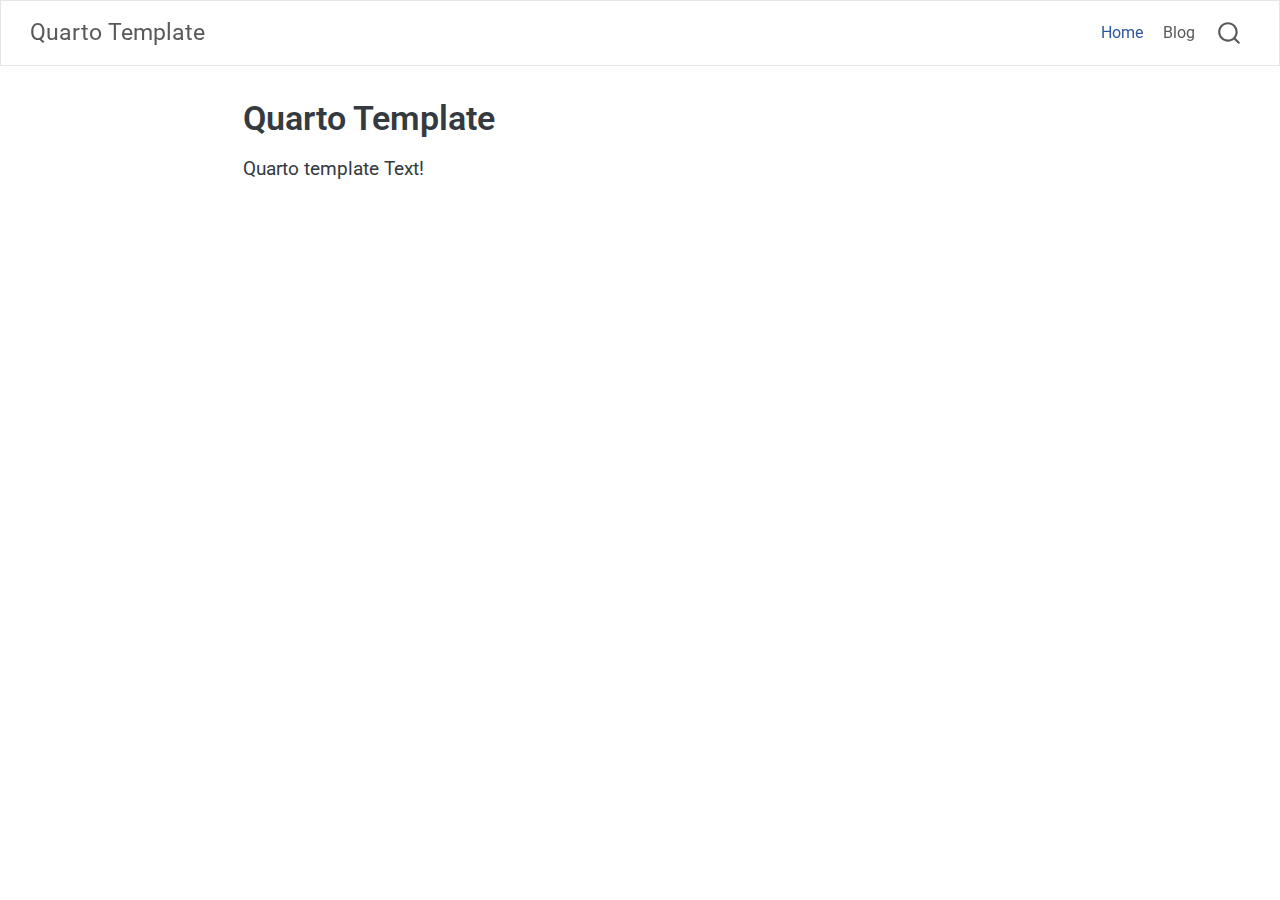
==== index.html @ 80f83a5d "Built site for gh-pages" ====
<!DOCTYPE html>
<html xmlns="http://www.w3.org/1999/xhtml" lang="en" xml:lang="en"><head>

<meta charset="utf-8">
<meta name="generator" content="quarto-1.6.42">

<meta name="viewport" content="width=device-width, initial-scale=1.0, user-scalable=yes">


<title>Quarto Template</title>
<style>
code{white-space: pre-wrap;}
span.smallcaps{font-variant: small-caps;}
div.columns{display: flex; gap: min(4vw, 1.5em);}
div.column{flex: auto; overflow-x: auto;}
div.hanging-indent{margin-left: 1.5em; text-indent: -1.5em;}
ul.task-list{list-style: none;}
ul.task-list li input[type="checkbox"] {
  width: 0.8em;
  margin: 0 0.8em 0.2em -1em; /* quarto-specific, see https://github.com/quarto-dev/quarto-cli/issues/4556 */ 
  vertical-align: middle;
}
</style>


<script src="site_libs/quarto-nav/quarto-nav.js"></script>
<script src="site_libs/quarto-nav/headroom.min.js"></script>
<script src="site_libs/clipboard/clipboard.min.js"></script>
<script src="site_libs/quarto-search/autocomplete.umd.js"></script>
<script src="site_libs/quarto-search/fuse.min.js"></script>
<script src="site_libs/quarto-search/quarto-search.js"></script>
<meta name="quarto:offset" content="./">
<script src="site_libs/quarto-html/quarto.js"></script>
<script src="site_libs/quarto-html/popper.min.js"></script>
<script src="site_libs/quarto-html/tippy.umd.min.js"></script>
<script src="site_libs/quarto-html/anchor.min.js"></script>
<link href="site_libs/quarto-html/tippy.css" rel="stylesheet">
<link href="site_libs/quarto-html/quarto-syntax-highlighting-8e00f2f28a1266a720913de837032221.css" rel="stylesheet" id="quarto-text-highlighting-styles">
<script src="site_libs/bootstrap/bootstrap.min.js"></script>
<link href="site_libs/bootstrap/bootstrap-icons.css" rel="stylesheet">
<link href="site_libs/bootstrap/bootstrap-e3acdd9b67e85dd7c39f851874d9197e.min.css" rel="stylesheet" append-hash="true" id="quarto-bootstrap" data-mode="light">
<script id="quarto-search-options" type="application/json">{
  "location": "navbar",
  "copy-button": false,
  "collapse-after": 3,
  "panel-placement": "end",
  "type": "overlay",
  "limit": 50,
  "keyboard-shortcut": [
    "f",
    "/",
    "s"
  ],
  "show-item-context": false,
  "language": {
    "search-no-results-text": "No results",
    "search-matching-documents-text": "matching documents",
    "search-copy-link-title": "Copy link to search",
    "search-hide-matches-text": "Hide additional matches",
    "search-more-match-text": "more match in this document",
    "search-more-matches-text": "more matches in this document",
    "search-clear-button-title": "Clear",
    "search-text-placeholder": "",
    "search-detached-cancel-button-title": "Cancel",
    "search-submit-button-title": "Submit",
    "search-label": "Search"
  }
}</script>


</head>

<body class="nav-fixed fullcontent">

<div id="quarto-search-results"></div>
  <header id="quarto-header" class="headroom fixed-top">
    <nav class="navbar navbar-expand-lg " data-bs-theme="dark">
      <div class="navbar-container container-fluid">
      <div class="navbar-brand-container mx-auto">
    <a class="navbar-brand" href="./index.html">
    <span class="navbar-title">Quarto Template</span>
    </a>
  </div>
            <div id="quarto-search" class="" title="Search"></div>
          <button class="navbar-toggler" type="button" data-bs-toggle="collapse" data-bs-target="#navbarCollapse" aria-controls="navbarCollapse" role="menu" aria-expanded="false" aria-label="Toggle navigation" onclick="if (window.quartoToggleHeadroom) { window.quartoToggleHeadroom(); }">
  <span class="navbar-toggler-icon"></span>
</button>
          <div class="collapse navbar-collapse" id="navbarCollapse">
            <ul class="navbar-nav navbar-nav-scroll ms-auto">
  <li class="nav-item">
    <a class="nav-link active" href="./index.html" aria-current="page"> 
<span class="menu-text">Home</span></a>
  </li>  
  <li class="nav-item">
    <a class="nav-link" href="./blog.html"> 
<span class="menu-text">Blog</span></a>
  </li>  
</ul>
          </div> <!-- /navcollapse -->
            <div class="quarto-navbar-tools">
</div>
      </div> <!-- /container-fluid -->
    </nav>
</header>
<!-- content -->
<div id="quarto-content" class="quarto-container page-columns page-rows-contents page-layout-article page-navbar">
<!-- sidebar -->
<!-- margin-sidebar -->
    
<!-- main -->
<main class="content" id="quarto-document-content">

<header id="title-block-header" class="quarto-title-block default">
<div class="quarto-title">
<h1 class="title">Quarto Template</h1>
</div>



<div class="quarto-title-meta">

    
  
    
  </div>
  


</header>


<p>Quarto template Text!</p>



</main> <!-- /main -->
<script id="quarto-html-after-body" type="application/javascript">
window.document.addEventListener("DOMContentLoaded", function (event) {
  const toggleBodyColorMode = (bsSheetEl) => {
    const mode = bsSheetEl.getAttribute("data-mode");
    const bodyEl = window.document.querySelector("body");
    if (mode === "dark") {
      bodyEl.classList.add("quarto-dark");
      bodyEl.classList.remove("quarto-light");
    } else {
      bodyEl.classList.add("quarto-light");
      bodyEl.classList.remove("quarto-dark");
    }
  }
  const toggleBodyColorPrimary = () => {
    const bsSheetEl = window.document.querySelector("link#quarto-bootstrap");
    if (bsSheetEl) {
      toggleBodyColorMode(bsSheetEl);
    }
  }
  toggleBodyColorPrimary();  
  const icon = "";
  const anchorJS = new window.AnchorJS();
  anchorJS.options = {
    placement: 'right',
    icon: icon
  };
  anchorJS.add('.anchored');
  const isCodeAnnotation = (el) => {
    for (const clz of el.classList) {
      if (clz.startsWith('code-annotation-')) {                     
        return true;
      }
    }
    return false;
  }
  const onCopySuccess = function(e) {
    // button target
    const button = e.trigger;
    // don't keep focus
    button.blur();
    // flash "checked"
    button.classList.add('code-copy-button-checked');
    var currentTitle = button.getAttribute("title");
    button.setAttribute("title", "Copied!");
    let tooltip;
    if (window.bootstrap) {
      button.setAttribute("data-bs-toggle", "tooltip");
      button.setAttribute("data-bs-placement", "left");
      button.setAttribute("data-bs-title", "Copied!");
      tooltip = new bootstrap.Tooltip(button, 
        { trigger: "manual", 
          customClass: "code-copy-button-tooltip",
          offset: [0, -8]});
      tooltip.show();    
    }
    setTimeout(function() {
      if (tooltip) {
        tooltip.hide();
        button.removeAttribute("data-bs-title");
        button.removeAttribute("data-bs-toggle");
        button.removeAttribute("data-bs-placement");
      }
      button.setAttribute("title", currentTitle);
      button.classList.remove('code-copy-button-checked');
    }, 1000);
    // clear code selection
    e.clearSelection();
  }
  const getTextToCopy = function(trigger) {
      const codeEl = trigger.previousElementSibling.cloneNode(true);
      for (const childEl of codeEl.children) {
        if (isCodeAnnotation(childEl)) {
          childEl.remove();
        }
      }
      return codeEl.innerText;
  }
  const clipboard = new window.ClipboardJS('.code-copy-button:not([data-in-quarto-modal])', {
    text: getTextToCopy
  });
  clipboard.on('success', onCopySuccess);
  if (window.document.getElementById('quarto-embedded-source-code-modal')) {
    const clipboardModal = new window.ClipboardJS('.code-copy-button[data-in-quarto-modal]', {
      text: getTextToCopy,
      container: window.document.getElementById('quarto-embedded-source-code-modal')
    });
    clipboardModal.on('success', onCopySuccess);
  }
    var localhostRegex = new RegExp(/^(?:http|https):\/\/localhost\:?[0-9]*\//);
    var mailtoRegex = new RegExp(/^mailto:/);
      var filterRegex = new RegExp("https:\/\/RISHIT7\.github\.io\/");
    var isInternal = (href) => {
        return filterRegex.test(href) || localhostRegex.test(href) || mailtoRegex.test(href);
    }
    // Inspect non-navigation links and adorn them if external
 	var links = window.document.querySelectorAll('a[href]:not(.nav-link):not(.navbar-brand):not(.toc-action):not(.sidebar-link):not(.sidebar-item-toggle):not(.pagination-link):not(.no-external):not([aria-hidden]):not(.dropdown-item):not(.quarto-navigation-tool):not(.about-link)');
    for (var i=0; i<links.length; i++) {
      const link = links[i];
      if (!isInternal(link.href)) {
        // undo the damage that might have been done by quarto-nav.js in the case of
        // links that we want to consider external
        if (link.dataset.originalHref !== undefined) {
          link.href = link.dataset.originalHref;
        }
      }
    }
  function tippyHover(el, contentFn, onTriggerFn, onUntriggerFn) {
    const config = {
      allowHTML: true,
      maxWidth: 500,
      delay: 100,
      arrow: false,
      appendTo: function(el) {
          return el.parentElement;
      },
      interactive: true,
      interactiveBorder: 10,
      theme: 'quarto',
      placement: 'bottom-start',
    };
    if (contentFn) {
      config.content = contentFn;
    }
    if (onTriggerFn) {
      config.onTrigger = onTriggerFn;
    }
    if (onUntriggerFn) {
      config.onUntrigger = onUntriggerFn;
    }
    window.tippy(el, config); 
  }
  const noterefs = window.document.querySelectorAll('a[role="doc-noteref"]');
  for (var i=0; i<noterefs.length; i++) {
    const ref = noterefs[i];
    tippyHover(ref, function() {
      // use id or data attribute instead here
      let href = ref.getAttribute('data-footnote-href') || ref.getAttribute('href');
      try { href = new URL(href).hash; } catch {}
      const id = href.replace(/^#\/?/, "");
      const note = window.document.getElementById(id);
      if (note) {
        return note.innerHTML;
      } else {
        return "";
      }
    });
  }
  const xrefs = window.document.querySelectorAll('a.quarto-xref');
  const processXRef = (id, note) => {
    // Strip column container classes
    const stripColumnClz = (el) => {
      el.classList.remove("page-full", "page-columns");
      if (el.children) {
        for (const child of el.children) {
          stripColumnClz(child);
        }
      }
    }
    stripColumnClz(note)
    if (id === null || id.startsWith('sec-')) {
      // Special case sections, only their first couple elements
      const container = document.createElement("div");
      if (note.children && note.children.length > 2) {
        container.appendChild(note.children[0].cloneNode(true));
        for (let i = 1; i < note.children.length; i++) {
          const child = note.children[i];
          if (child.tagName === "P" && child.innerText === "") {
            continue;
          } else {
            container.appendChild(child.cloneNode(true));
            break;
          }
        }
        if (window.Quarto?.typesetMath) {
          window.Quarto.typesetMath(container);
        }
        return container.innerHTML
      } else {
        if (window.Quarto?.typesetMath) {
          window.Quarto.typesetMath(note);
        }
        return note.innerHTML;
      }
    } else {
      // Remove any anchor links if they are present
      const anchorLink = note.querySelector('a.anchorjs-link');
      if (anchorLink) {
        anchorLink.remove();
      }
      if (window.Quarto?.typesetMath) {
        window.Quarto.typesetMath(note);
      }
      if (note.classList.contains("callout")) {
        return note.outerHTML;
      } else {
        return note.innerHTML;
      }
    }
  }
  for (var i=0; i<xrefs.length; i++) {
    const xref = xrefs[i];
    tippyHover(xref, undefined, function(instance) {
      instance.disable();
      let url = xref.getAttribute('href');
      let hash = undefined; 
      if (url.startsWith('#')) {
        hash = url;
      } else {
        try { hash = new URL(url).hash; } catch {}
      }
      if (hash) {
        const id = hash.replace(/^#\/?/, "");
        const note = window.document.getElementById(id);
        if (note !== null) {
          try {
            const html = processXRef(id, note.cloneNode(true));
            instance.setContent(html);
          } finally {
            instance.enable();
            instance.show();
          }
        } else {
          // See if we can fetch this
          fetch(url.split('#')[0])
          .then(res => res.text())
          .then(html => {
            const parser = new DOMParser();
            const htmlDoc = parser.parseFromString(html, "text/html");
            const note = htmlDoc.getElementById(id);
            if (note !== null) {
              const html = processXRef(id, note);
              instance.setContent(html);
            } 
          }).finally(() => {
            instance.enable();
            instance.show();
          });
        }
      } else {
        // See if we can fetch a full url (with no hash to target)
        // This is a special case and we should probably do some content thinning / targeting
        fetch(url)
        .then(res => res.text())
        .then(html => {
          const parser = new DOMParser();
          const htmlDoc = parser.parseFromString(html, "text/html");
          const note = htmlDoc.querySelector('main.content');
          if (note !== null) {
            // This should only happen for chapter cross references
            // (since there is no id in the URL)
            // remove the first header
            if (note.children.length > 0 && note.children[0].tagName === "HEADER") {
              note.children[0].remove();
            }
            const html = processXRef(null, note);
            instance.setContent(html);
          } 
        }).finally(() => {
          instance.enable();
          instance.show();
        });
      }
    }, function(instance) {
    });
  }
      let selectedAnnoteEl;
      const selectorForAnnotation = ( cell, annotation) => {
        let cellAttr = 'data-code-cell="' + cell + '"';
        let lineAttr = 'data-code-annotation="' +  annotation + '"';
        const selector = 'span[' + cellAttr + '][' + lineAttr + ']';
        return selector;
      }
      const selectCodeLines = (annoteEl) => {
        const doc = window.document;
        const targetCell = annoteEl.getAttribute("data-target-cell");
        const targetAnnotation = annoteEl.getAttribute("data-target-annotation");
        const annoteSpan = window.document.querySelector(selectorForAnnotation(targetCell, targetAnnotation));
        const lines = annoteSpan.getAttribute("data-code-lines").split(",");
        const lineIds = lines.map((line) => {
          return targetCell + "-" + line;
        })
        let top = null;
        let height = null;
        let parent = null;
        if (lineIds.length > 0) {
            //compute the position of the single el (top and bottom and make a div)
            const el = window.document.getElementById(lineIds[0]);
            top = el.offsetTop;
            height = el.offsetHeight;
            parent = el.parentElement.parentElement;
          if (lineIds.length > 1) {
            const lastEl = window.document.getElementById(lineIds[lineIds.length - 1]);
            const bottom = lastEl.offsetTop + lastEl.offsetHeight;
            height = bottom - top;
          }
          if (top !== null && height !== null && parent !== null) {
            // cook up a div (if necessary) and position it 
            let div = window.document.getElementById("code-annotation-line-highlight");
            if (div === null) {
              div = window.document.createElement("div");
              div.setAttribute("id", "code-annotation-line-highlight");
              div.style.position = 'absolute';
              parent.appendChild(div);
            }
            div.style.top = top - 2 + "px";
            div.style.height = height + 4 + "px";
            div.style.left = 0;
            let gutterDiv = window.document.getElementById("code-annotation-line-highlight-gutter");
            if (gutterDiv === null) {
              gutterDiv = window.document.createElement("div");
              gutterDiv.setAttribute("id", "code-annotation-line-highlight-gutter");
              gutterDiv.style.position = 'absolute';
              const codeCell = window.document.getElementById(targetCell);
              const gutter = codeCell.querySelector('.code-annotation-gutter');
              gutter.appendChild(gutterDiv);
            }
            gutterDiv.style.top = top - 2 + "px";
            gutterDiv.style.height = height + 4 + "px";
          }
          selectedAnnoteEl = annoteEl;
        }
      };
      const unselectCodeLines = () => {
        const elementsIds = ["code-annotation-line-highlight", "code-annotation-line-highlight-gutter"];
        elementsIds.forEach((elId) => {
          const div = window.document.getElementById(elId);
          if (div) {
            div.remove();
          }
        });
        selectedAnnoteEl = undefined;
      };
        // Handle positioning of the toggle
    window.addEventListener(
      "resize",
      throttle(() => {
        elRect = undefined;
        if (selectedAnnoteEl) {
          selectCodeLines(selectedAnnoteEl);
        }
      }, 10)
    );
    function throttle(fn, ms) {
    let throttle = false;
    let timer;
      return (...args) => {
        if(!throttle) { // first call gets through
            fn.apply(this, args);
            throttle = true;
        } else { // all the others get throttled
            if(timer) clearTimeout(timer); // cancel #2
            timer = setTimeout(() => {
              fn.apply(this, args);
              timer = throttle = false;
            }, ms);
        }
      };
    }
      // Attach click handler to the DT
      const annoteDls = window.document.querySelectorAll('dt[data-target-cell]');
      for (const annoteDlNode of annoteDls) {
        annoteDlNode.addEventListener('click', (event) => {
          const clickedEl = event.target;
          if (clickedEl !== selectedAnnoteEl) {
            unselectCodeLines();
            const activeEl = window.document.querySelector('dt[data-target-cell].code-annotation-active');
            if (activeEl) {
              activeEl.classList.remove('code-annotation-active');
            }
            selectCodeLines(clickedEl);
            clickedEl.classList.add('code-annotation-active');
          } else {
            // Unselect the line
            unselectCodeLines();
            clickedEl.classList.remove('code-annotation-active');
          }
        });
      }
  const findCites = (el) => {
    const parentEl = el.parentElement;
    if (parentEl) {
      const cites = parentEl.dataset.cites;
      if (cites) {
        return {
          el,
          cites: cites.split(' ')
        };
      } else {
        return findCites(el.parentElement)
      }
    } else {
      return undefined;
    }
  };
  var bibliorefs = window.document.querySelectorAll('a[role="doc-biblioref"]');
  for (var i=0; i<bibliorefs.length; i++) {
    const ref = bibliorefs[i];
    const citeInfo = findCites(ref);
    if (citeInfo) {
      tippyHover(citeInfo.el, function() {
        var popup = window.document.createElement('div');
        citeInfo.cites.forEach(function(cite) {
          var citeDiv = window.document.createElement('div');
          citeDiv.classList.add('hanging-indent');
          citeDiv.classList.add('csl-entry');
          var biblioDiv = window.document.getElementById('ref-' + cite);
          if (biblioDiv) {
            citeDiv.innerHTML = biblioDiv.innerHTML;
          }
          popup.appendChild(citeDiv);
        });
        return popup.innerHTML;
      });
    }
  }
});
</script>
</div> <!-- /content -->




</body></html>
---- site_libs/quarto-html/tippy.css ----
.tippy-box[data-animation=fade][data-state=hidden]{opacity:0}[data-tippy-root]{max-width:calc(100vw - 10px)}.tippy-box{position:relative;background-color:#333;color:#fff;border-radius:4px;font-size:14px;line-height:1.4;white-space:normal;outline:0;transition-property:transform,visibility,opacity}.tippy-box[data-placement^=top]>.tippy-arrow{bottom:0}.tippy-box[data-placement^=top]>.tippy-arrow:before{bottom:-7px;left:0;border-width:8px 8px 0;border-top-color:initial;transform-origin:center top}.tippy-box[data-placement^=bottom]>.tippy-arrow{top:0}.tippy-box[data-placement^=bottom]>.tippy-arrow:before{top:-7px;left:0;border-width:0 8px 8px;border-bottom-color:initial;transform-origin:center bottom}.tippy-box[data-placement^=left]>.tippy-arrow{right:0}.tippy-box[data-placement^=left]>.tippy-arrow:before{border-width:8px 0 8px 8px;border-left-color:initial;right:-7px;transform-origin:center left}.tippy-box[data-placement^=right]>.tippy-arrow{left:0}.tippy-box[data-placement^=right]>.tippy-arrow:before{left:-7px;border-width:8px 8px 8px 0;border-right-color:initial;transform-origin:center right}.tippy-box[data-inertia][data-state=visible]{transition-timing-function:cubic-bezier(.54,1.5,.38,1.11)}.tippy-arrow{width:16px;height:16px;color:#333}.tippy-arrow:before{content:"";position:absolute;border-color:transparent;border-style:solid}.tippy-content{position:relative;padding:5px 9px;z-index:1}
---- site_libs/quarto-html/quarto-syntax-highlighting-8e00f2f28a1266a720913de837032221.css ----
/* quarto syntax highlight colors */
:root {
  --quarto-hl-ot-color: #ffa07a;
  --quarto-hl-at-color: #ffd700;
  --quarto-hl-ss-color: #abe338;
  --quarto-hl-an-color: #d4d0ab;
  --quarto-hl-fu-color: #ffd700;
  --quarto-hl-st-color: #abe338;
  --quarto-hl-cf-color: #ffa07a;
  --quarto-hl-op-color: #00e0e0;
  --quarto-hl-er-color: #dcc6e0;
  --quarto-hl-bn-color: #dcc6e0;
  --quarto-hl-al-color: #dcc6e0;
  --quarto-hl-va-color: #f5ab35;
  --quarto-hl-bu-color: #f5ab35;
  --quarto-hl-ex-color: #ffd700;
  --quarto-hl-pp-color: #dcc6e0;
  --quarto-hl-in-color: #d4d0ab;
  --quarto-hl-vs-color: #abe338;
  --quarto-hl-wa-color: #d4d0ab;
  --quarto-hl-do-color: #d4d0ab;
  --quarto-hl-im-color: #f8f8f2;
  --quarto-hl-ch-color: #abe338;
  --quarto-hl-dt-color: #dcc6e0;
  --quarto-hl-fl-color: #f5ab35;
  --quarto-hl-co-color: #d4d0ab;
  --quarto-hl-cv-color: #d4d0ab;
  --quarto-hl-cn-color: #ffa07a;
  --quarto-hl-sc-color: #00e0e0;
  --quarto-hl-dv-color: #dcc6e0;
  --quarto-hl-kw-color: #ffa07a;
}

/* other quarto variables */
:root {
  --quarto-font-monospace: SFMono-Regular, Menlo, Monaco, Consolas, "Liberation Mono", "Courier New", monospace;
}

pre > code.sourceCode > span {
  color: #f8f8f2;
}

code span {
  color: #f8f8f2;
}

code.sourceCode > span {
  color: #f8f8f2;
}

div.sourceCode,
div.sourceCode pre.sourceCode {
  color: #f8f8f2;
}

code span.ot {
  color: #ffa07a;
  font-style: inherit;
}

code span.at {
  color: #ffd700;
  font-style: inherit;
}

code span.ss {
  color: #abe338;
  font-style: inherit;
}

code span.an {
  color: #d4d0ab;
  font-style: inherit;
}

code span.fu {
  color: #ffd700;
  font-style: inherit;
}

code span.st {
  color: #abe338;
  font-style: inherit;
}

code span.cf {
  color: #ffa07a;
  font-style: inherit;
}

code span.op {
  color: #00e0e0;
  font-style: inherit;
}

code span.er {
  color: #dcc6e0;
  font-style: inherit;
}

code span.bn {
  color: #dcc6e0;
  font-style: inherit;
}

code span.al {
  color: #dcc6e0;
  font-style: inherit;
}

code span.va {
  color: #f5ab35;
  font-style: inherit;
}

code span.bu {
  color: #f5ab35;
  font-style: inherit;
}

code span.ex {
  color: #ffd700;
  font-style: inherit;
}

code span.pp {
  color: #dcc6e0;
  font-style: inherit;
}

code span.in {
  color: #d4d0ab;
  font-style: inherit;
}

code span.vs {
  color: #abe338;
  font-style: inherit;
}

code span.wa {
  color: #d4d0ab;
  font-style: italic;
}

code span.do {
  color: #d4d0ab;
  font-style: italic;
}

code span.im {
  color: #f8f8f2;
  font-style: inherit;
}

code span.ch {
  color: #abe338;
  font-style: inherit;
}

code span.dt {
  color: #dcc6e0;
  font-style: inherit;
}

code span.fl {
  color: #f5ab35;
  font-style: inherit;
}

code span.co {
  color: #d4d0ab;
  font-style: inherit;
}

code span.cv {
  color: #d4d0ab;
  font-style: italic;
}

code span.cn {
  color: #ffa07a;
  font-style: inherit;
}

code span.sc {
  color: #00e0e0;
  font-style: inherit;
}

code span.dv {
  color: #dcc6e0;
  font-style: inherit;
}

code span.kw {
  color: #ffa07a;
  font-style: inherit;
}

.prevent-inlining {
  content: "</";
}

/*# sourceMappingURL=149b959f5ea0d94af7c43e7ef37b9678.css.map */
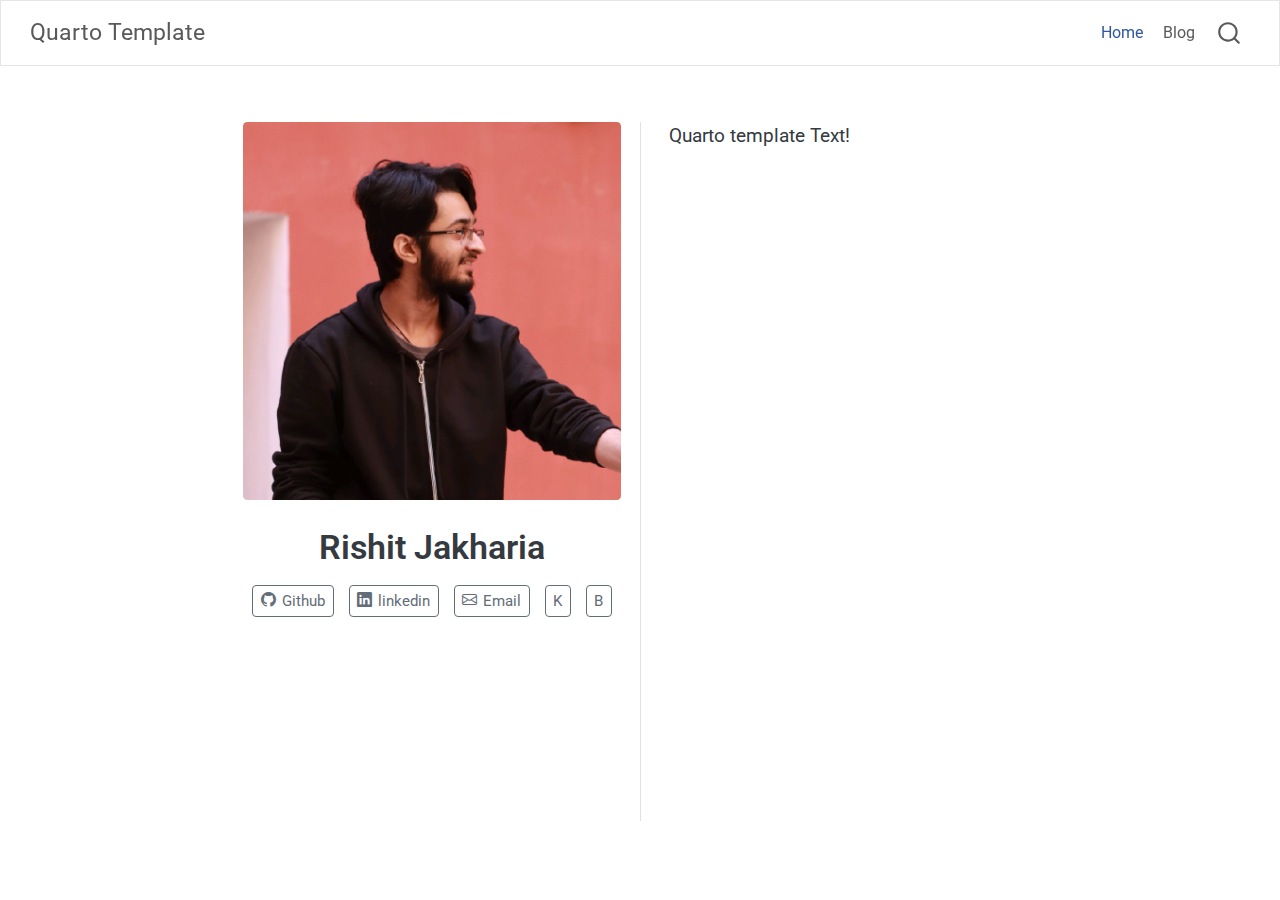
==== commit e90bb6f3: "Built site for gh-pages" ====
--- a/index.html
+++ b/index.html
@@ -7,7 +7,7 @@
 <meta name="viewport" content="width=device-width, initial-scale=1.0, user-scalable=yes">
 
 
-<title>Quarto Template</title>
+<title>Rishit Jakharia – Quarto Template</title>
 <style>
 code{white-space: pre-wrap;}
 span.smallcaps{font-variant: small-caps;}
@@ -33,7 +33,6 @@
 <script src="site_libs/quarto-html/quarto.js"></script>
 <script src="site_libs/quarto-html/popper.min.js"></script>
 <script src="site_libs/quarto-html/tippy.umd.min.js"></script>
-<script src="site_libs/quarto-html/anchor.min.js"></script>
 <link href="site_libs/quarto-html/tippy.css" rel="stylesheet">
 <link href="site_libs/quarto-html/quarto-syntax-highlighting-8e00f2f28a1266a720913de837032221.css" rel="stylesheet" id="quarto-text-highlighting-styles">
 <script src="site_libs/bootstrap/bootstrap.min.js"></script>
@@ -108,32 +107,45 @@
 <!-- margin-sidebar -->
     
 <!-- main -->
-<main class="content" id="quarto-document-content">
-
+<div class="quarto-about-trestles">
+  <div class="about-entity">
+    <img src="images/rishit.jpg" class="about-image
+  rounded " style="width: 10cm;">
 <header id="title-block-header" class="quarto-title-block default">
 <div class="quarto-title">
-<h1 class="title">Quarto Template</h1>
+<h1 class="title">Rishit Jakharia</h1>
 </div>
-
-
-
 <div class="quarto-title-meta">
-
-    
-  
-    
   </div>
-  
-
-
 </header>
-
-
+    <div class="about-links">
+  <a href="https://github.com/RISHIT7" class="about-link" rel="" target="">
+    <i class="bi bi-github"></i>
+     <span class="about-link-text">Github</span>
+  </a>
+  <a href="https://linkedin.com/in/rishit-jakharia/" class="about-link" rel="" target="">
+    <i class="bi bi-linkedin"></i>
+     <span class="about-link-text">linkedin</span>
+  </a>
+  <a href="mailto:rishitjakharia@gmail.com" class="about-link" rel="" target="">
+    <i class="bi bi-envelope"></i>
+     <span class="about-link-text">Email</span>
+  </a>
+  <a href="https://kaggle.com/rishitjakharia/" class="about-link" rel="" target="">
+     <span class="about-link-text">K</span>
+  </a>
+  <a href="https://bento.me/rishit-jakharia" class="about-link" rel="" target="">
+     <span class="about-link-text">B</span>
+  </a>
+</div>
+  </div>
+  <div class="about-contents"><main class="content" id="quarto-document-content">
 <p>Quarto template Text!</p>
 
 
-
-</main> <!-- /main -->
+</main></div>
+</div>
+ <!-- /main -->
 <script id="quarto-html-after-body" type="application/javascript">
 window.document.addEventListener("DOMContentLoaded", function (event) {
   const toggleBodyColorMode = (bsSheetEl) => {
@@ -154,13 +166,6 @@
     }
   }
   toggleBodyColorPrimary();  
-  const icon = "";
-  const anchorJS = new window.AnchorJS();
-  anchorJS.options = {
-    placement: 'right',
-    icon: icon
-  };
-  anchorJS.add('.anchored');
   const isCodeAnnotation = (el) => {
     for (const clz of el.classList) {
       if (clz.startsWith('code-annotation-')) {                     
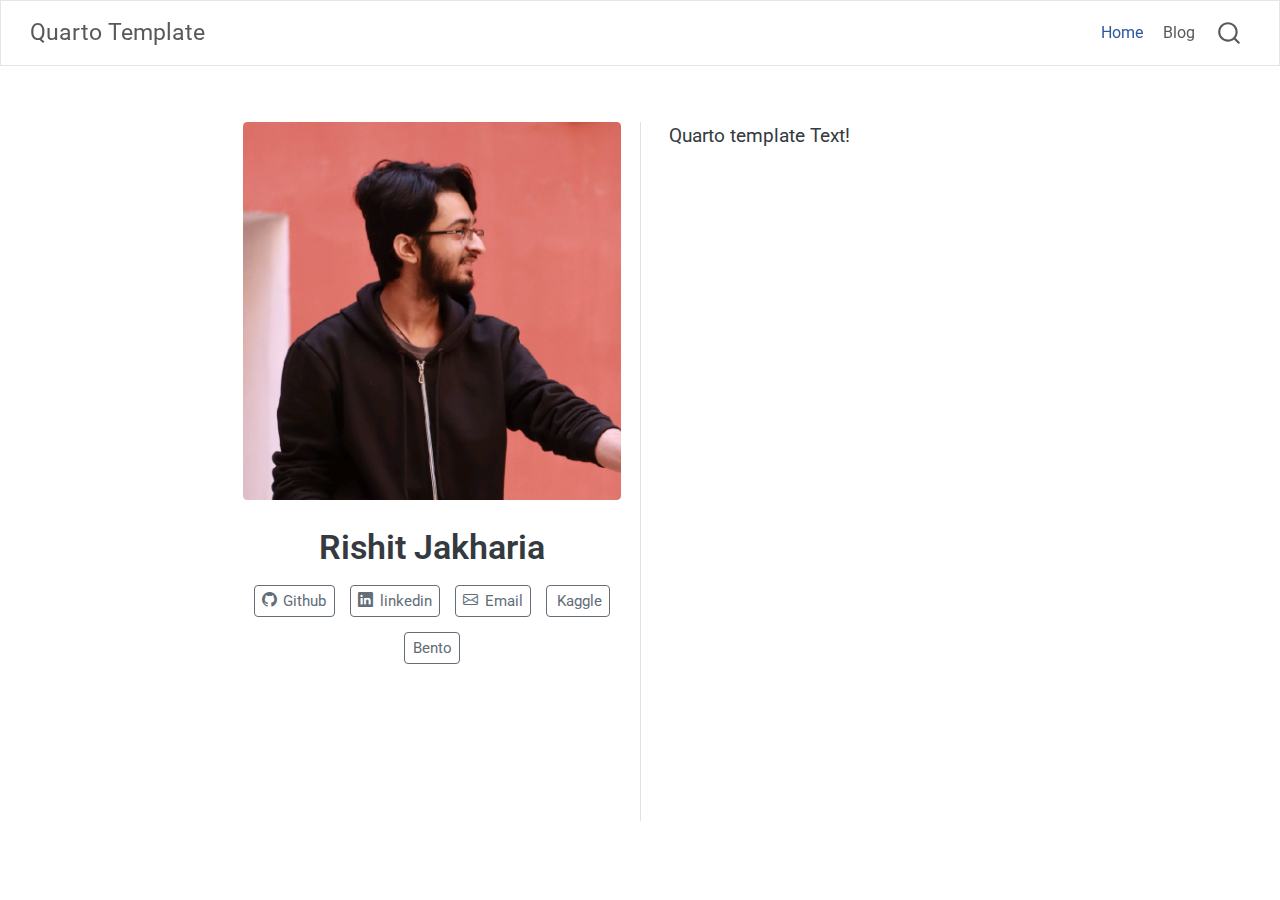
==== commit 0b48b6a0: "Built site for gh-pages" ====
--- a/index.html
+++ b/index.html
@@ -132,10 +132,11 @@
      <span class="about-link-text">Email</span>
   </a>
   <a href="https://kaggle.com/rishitjakharia/" class="about-link" rel="" target="">
-     <span class="about-link-text">K</span>
+    <i class="bi bi-fa-bold"></i>
+     <span class="about-link-text">Kaggle</span>
   </a>
   <a href="https://bento.me/rishit-jakharia" class="about-link" rel="" target="">
-     <span class="about-link-text">B</span>
+     <span class="about-link-text">Bento</span>
   </a>
 </div>
   </div>
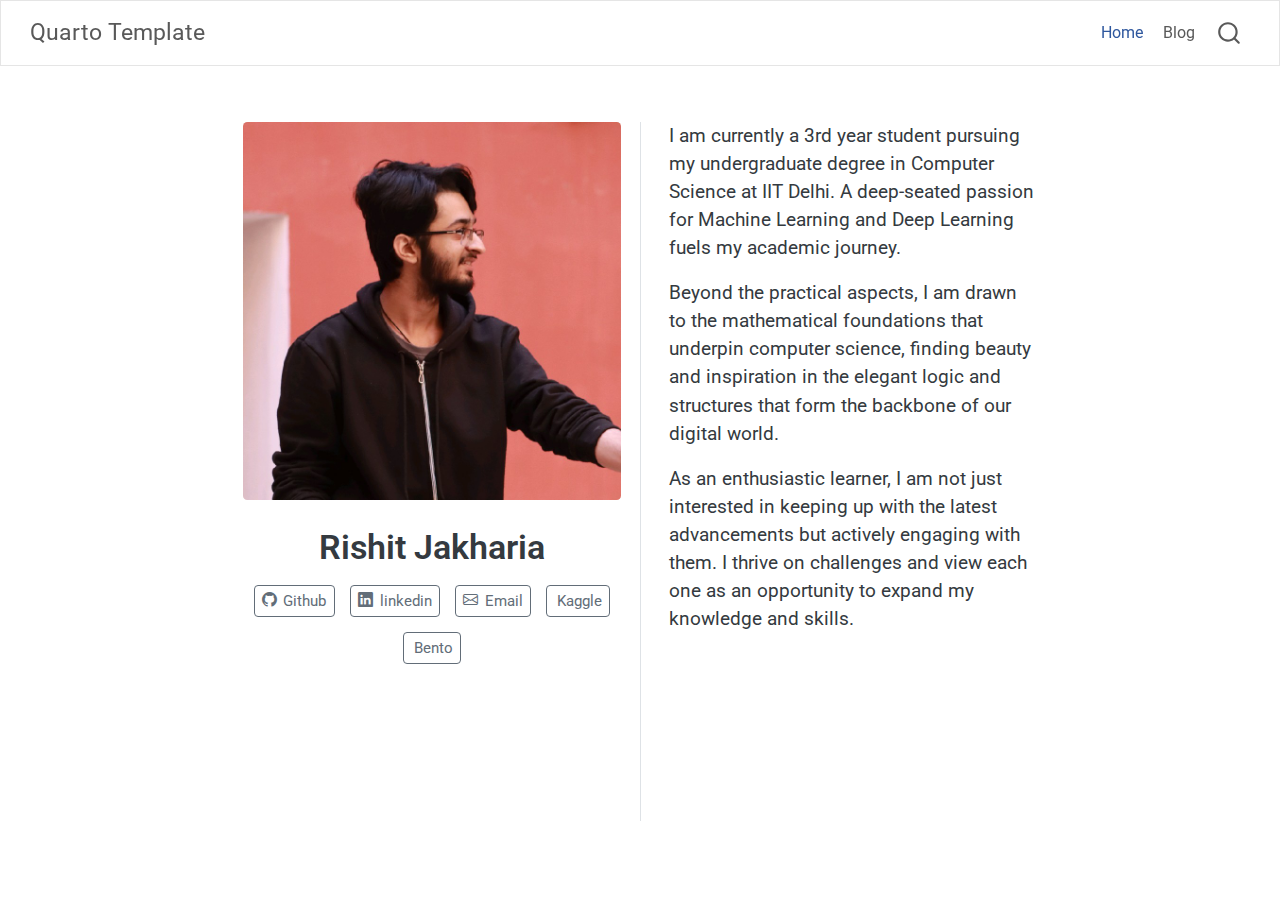
==== commit 40caf59e: "Built site for gh-pages" ====
--- a/index.html
+++ b/index.html
@@ -132,16 +132,19 @@
      <span class="about-link-text">Email</span>
   </a>
   <a href="https://kaggle.com/rishitjakharia/" class="about-link" rel="" target="">
-    <i class="bi bi-fa-bold"></i>
+    <i class="bi bi-fa-k"></i>
      <span class="about-link-text">Kaggle</span>
   </a>
   <a href="https://bento.me/rishit-jakharia" class="about-link" rel="" target="">
+    <i class="bi bi-fa-B"></i>
      <span class="about-link-text">Bento</span>
   </a>
 </div>
   </div>
   <div class="about-contents"><main class="content" id="quarto-document-content">
-<p>Quarto template Text!</p>
+<p>I am currently a 3rd year student pursuing my undergraduate degree in Computer Science at IIT Delhi. A deep-seated passion for Machine Learning and Deep Learning fuels my academic journey.</p>
+<p>Beyond the practical aspects, I am drawn to the mathematical foundations that underpin computer science, finding beauty and inspiration in the elegant logic and structures that form the backbone of our digital world.</p>
+<p>As an enthusiastic learner, I am not just interested in keeping up with the latest advancements but actively engaging with them. I thrive on challenges and view each one as an opportunity to expand my knowledge and skills.</p>
 
 
 </main></div>
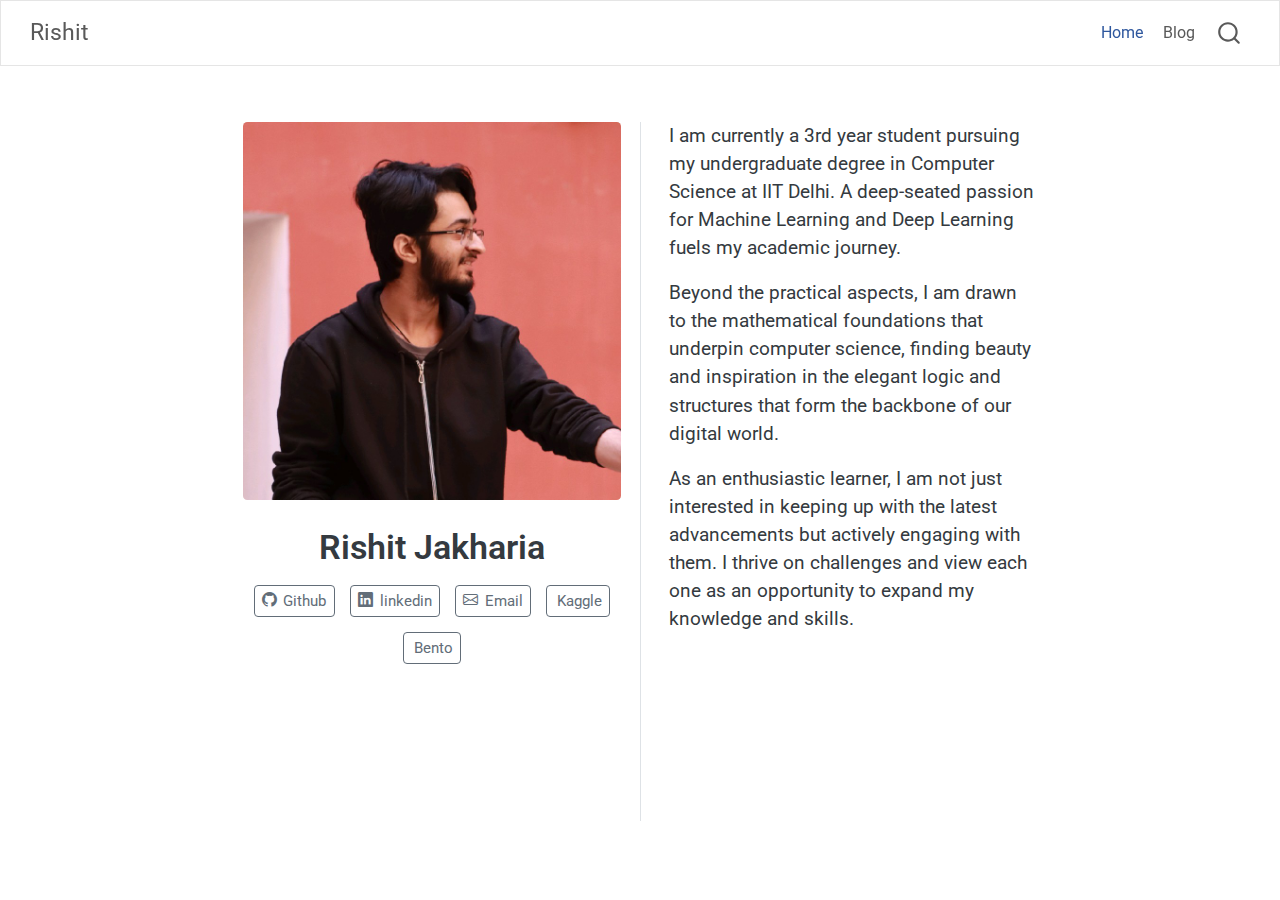
==== commit c0b6941d: "Built site for gh-pages" ====
--- a/index.html
+++ b/index.html
@@ -7,7 +7,7 @@
 <meta name="viewport" content="width=device-width, initial-scale=1.0, user-scalable=yes">
 
 
-<title>Rishit Jakharia – Quarto Template</title>
+<title>Rishit Jakharia – Rishit</title>
 <style>
 code{white-space: pre-wrap;}
 span.smallcaps{font-variant: small-caps;}
@@ -77,7 +77,7 @@
       <div class="navbar-container container-fluid">
       <div class="navbar-brand-container mx-auto">
     <a class="navbar-brand" href="./index.html">
-    <span class="navbar-title">Quarto Template</span>
+    <span class="navbar-title">Rishit</span>
     </a>
   </div>
             <div id="quarto-search" class="" title="Search"></div>
@@ -132,7 +132,7 @@
      <span class="about-link-text">Email</span>
   </a>
   <a href="https://kaggle.com/rishitjakharia/" class="about-link" rel="" target="">
-    <i class="bi bi-fa-k"></i>
+    <i class="bi bi-K"></i>
      <span class="about-link-text">Kaggle</span>
   </a>
   <a href="https://bento.me/rishit-jakharia" class="about-link" rel="" target="">
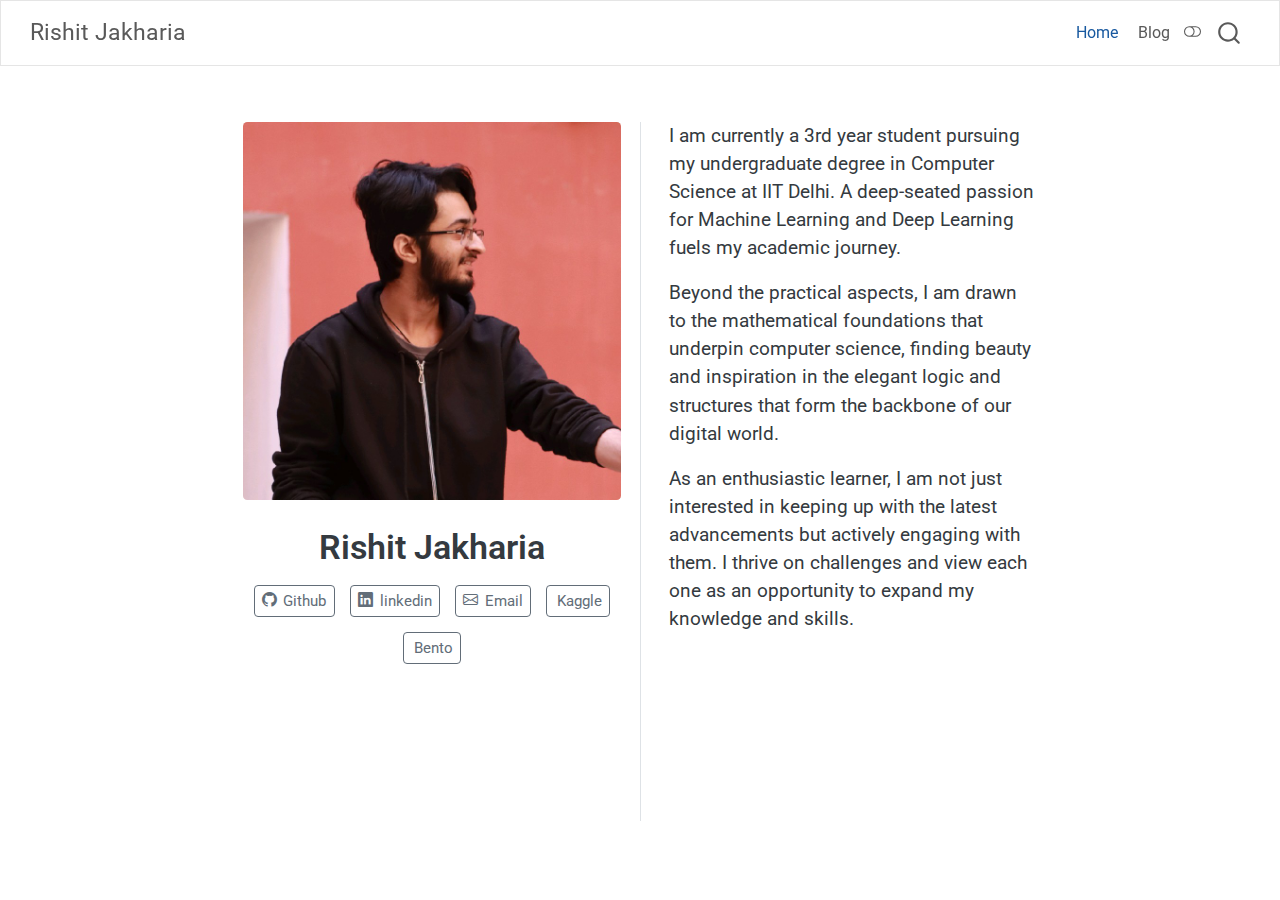
==== commit 2d4f8194: "Built site for gh-pages" ====
--- a/index.html
+++ b/index.html
@@ -7,7 +7,7 @@
 <meta name="viewport" content="width=device-width, initial-scale=1.0, user-scalable=yes">
 
 
-<title>Rishit Jakharia – Rishit</title>
+<title>Rishit Jakharia</title>
 <style>
 code{white-space: pre-wrap;}
 span.smallcaps{font-variant: small-caps;}
@@ -34,10 +34,10 @@
 <script src="site_libs/quarto-html/popper.min.js"></script>
 <script src="site_libs/quarto-html/tippy.umd.min.js"></script>
 <link href="site_libs/quarto-html/tippy.css" rel="stylesheet">
-<link href="site_libs/quarto-html/quarto-syntax-highlighting-8e00f2f28a1266a720913de837032221.css" rel="stylesheet" id="quarto-text-highlighting-styles">
 <script src="site_libs/bootstrap/bootstrap.min.js"></script>
 <link href="site_libs/bootstrap/bootstrap-icons.css" rel="stylesheet">
-<link href="site_libs/bootstrap/bootstrap-e3acdd9b67e85dd7c39f851874d9197e.min.css" rel="stylesheet" append-hash="true" id="quarto-bootstrap" data-mode="light">
+<link href="site_libs/bootstrap/bootstrap-74dcb147988b4ae4a0ad54b8cb899171.min.css" rel="stylesheet" append-hash="true" class="quarto-color-scheme" id="quarto-bootstrap" data-mode="light">
+<link href="site_libs/bootstrap/bootstrap-dark-5d7a765fe8f1df669453aef30a6b6b44.min.css" rel="prefetch" append-hash="true" class="quarto-color-scheme quarto-color-alternate" id="quarto-bootstrap" data-mode="dark">
 <script id="quarto-search-options" type="application/json">{
   "location": "navbar",
   "copy-button": false,
@@ -77,7 +77,7 @@
       <div class="navbar-container container-fluid">
       <div class="navbar-brand-container mx-auto">
     <a class="navbar-brand" href="./index.html">
-    <span class="navbar-title">Rishit</span>
+    <span class="navbar-title">Rishit Jakharia</span>
     </a>
   </div>
             <div id="quarto-search" class="" title="Search"></div>
@@ -97,6 +97,7 @@
 </ul>
           </div> <!-- /navcollapse -->
             <div class="quarto-navbar-tools">
+  <a href="" class="quarto-color-scheme-toggle quarto-navigation-tool  px-1" onclick="window.quartoToggleColorScheme(); return false;" title="Toggle dark mode"><i class="bi"></i></a>
 </div>
       </div> <!-- /container-fluid -->
     </nav>
@@ -170,6 +171,150 @@
     }
   }
   toggleBodyColorPrimary();  
+  const disableStylesheet = (stylesheets) => {
+    for (let i=0; i < stylesheets.length; i++) {
+      const stylesheet = stylesheets[i];
+      stylesheet.rel = 'prefetch';
+    }
+  }
+  const enableStylesheet = (stylesheets) => {
+    for (let i=0; i < stylesheets.length; i++) {
+      const stylesheet = stylesheets[i];
+      stylesheet.rel = 'stylesheet';
+    }
+  }
+  const manageTransitions = (selector, allowTransitions) => {
+    const els = window.document.querySelectorAll(selector);
+    for (let i=0; i < els.length; i++) {
+      const el = els[i];
+      if (allowTransitions) {
+        el.classList.remove('notransition');
+      } else {
+        el.classList.add('notransition');
+      }
+    }
+  }
+  const toggleGiscusIfUsed = (isAlternate, darkModeDefault) => {
+    const baseTheme = document.querySelector('#giscus-base-theme')?.value ?? 'light';
+    const alternateTheme = document.querySelector('#giscus-alt-theme')?.value ?? 'dark';
+    let newTheme = '';
+    if(darkModeDefault) {
+      newTheme = isAlternate ? baseTheme : alternateTheme;
+    } else {
+      newTheme = isAlternate ? alternateTheme : baseTheme;
+    }
+    const changeGiscusTheme = () => {
+      // From: https://github.com/giscus/giscus/issues/336
+      const sendMessage = (message) => {
+        const iframe = document.querySelector('iframe.giscus-frame');
+        if (!iframe) return;
+        iframe.contentWindow.postMessage({ giscus: message }, 'https://giscus.app');
+      }
+      sendMessage({
+        setConfig: {
+          theme: newTheme
+        }
+      });
+    }
+    const isGiscussLoaded = window.document.querySelector('iframe.giscus-frame') !== null;
+    if (isGiscussLoaded) {
+      changeGiscusTheme();
+    }
+  }
+  const toggleColorMode = (alternate) => {
+    // Switch the stylesheets
+    const alternateStylesheets = window.document.querySelectorAll('link.quarto-color-scheme.quarto-color-alternate');
+    manageTransitions('#quarto-margin-sidebar .nav-link', false);
+    if (alternate) {
+      enableStylesheet(alternateStylesheets);
+      for (const sheetNode of alternateStylesheets) {
+        if (sheetNode.id === "quarto-bootstrap") {
+          toggleBodyColorMode(sheetNode);
+        }
+      }
+    } else {
+      disableStylesheet(alternateStylesheets);
+      toggleBodyColorPrimary();
+    }
+    manageTransitions('#quarto-margin-sidebar .nav-link', true);
+    // Switch the toggles
+    const toggles = window.document.querySelectorAll('.quarto-color-scheme-toggle');
+    for (let i=0; i < toggles.length; i++) {
+      const toggle = toggles[i];
+      if (toggle) {
+        if (alternate) {
+          toggle.classList.add("alternate");     
+        } else {
+          toggle.classList.remove("alternate");
+        }
+      }
+    }
+    // Hack to workaround the fact that safari doesn't
+    // properly recolor the scrollbar when toggling (#1455)
+    if (navigator.userAgent.indexOf('Safari') > 0 && navigator.userAgent.indexOf('Chrome') == -1) {
+      manageTransitions("body", false);
+      window.scrollTo(0, 1);
+      setTimeout(() => {
+        window.scrollTo(0, 0);
+        manageTransitions("body", true);
+      }, 40);  
+    }
+  }
+  const isFileUrl = () => { 
+    return window.location.protocol === 'file:';
+  }
+  const hasAlternateSentinel = () => {  
+    let styleSentinel = getColorSchemeSentinel();
+    if (styleSentinel !== null) {
+      return styleSentinel === "alternate";
+    } else {
+      return false;
+    }
+  }
+  const setStyleSentinel = (alternate) => {
+    const value = alternate ? "alternate" : "default";
+    if (!isFileUrl()) {
+      window.localStorage.setItem("quarto-color-scheme", value);
+    } else {
+      localAlternateSentinel = value;
+    }
+  }
+  const getColorSchemeSentinel = () => {
+    if (!isFileUrl()) {
+      const storageValue = window.localStorage.getItem("quarto-color-scheme");
+      return storageValue != null ? storageValue : localAlternateSentinel;
+    } else {
+      return localAlternateSentinel;
+    }
+  }
+  const darkModeDefault = false;
+  let localAlternateSentinel = darkModeDefault ? 'alternate' : 'default';
+  // Dark / light mode switch
+  window.quartoToggleColorScheme = () => {
+    // Read the current dark / light value 
+    let toAlternate = !hasAlternateSentinel();
+    toggleColorMode(toAlternate);
+    setStyleSentinel(toAlternate);
+    toggleGiscusIfUsed(toAlternate, darkModeDefault);
+  };
+  // Ensure there is a toggle, if there isn't float one in the top right
+  if (window.document.querySelector('.quarto-color-scheme-toggle') === null) {
+    const a = window.document.createElement('a');
+    a.classList.add('top-right');
+    a.classList.add('quarto-color-scheme-toggle');
+    a.href = "";
+    a.onclick = function() { try { window.quartoToggleColorScheme(); } catch {} return false; };
+    const i = window.document.createElement("i");
+    i.classList.add('bi');
+    a.appendChild(i);
+    window.document.body.appendChild(a);
+  }
+  // Switch to dark mode if need be
+  if (hasAlternateSentinel()) {
+    toggleColorMode(true);
+  } else {
+    toggleColorMode(false);
+  }
   const isCodeAnnotation = (el) => {
     for (const clz of el.classList) {
       if (clz.startsWith('code-annotation-')) {                     
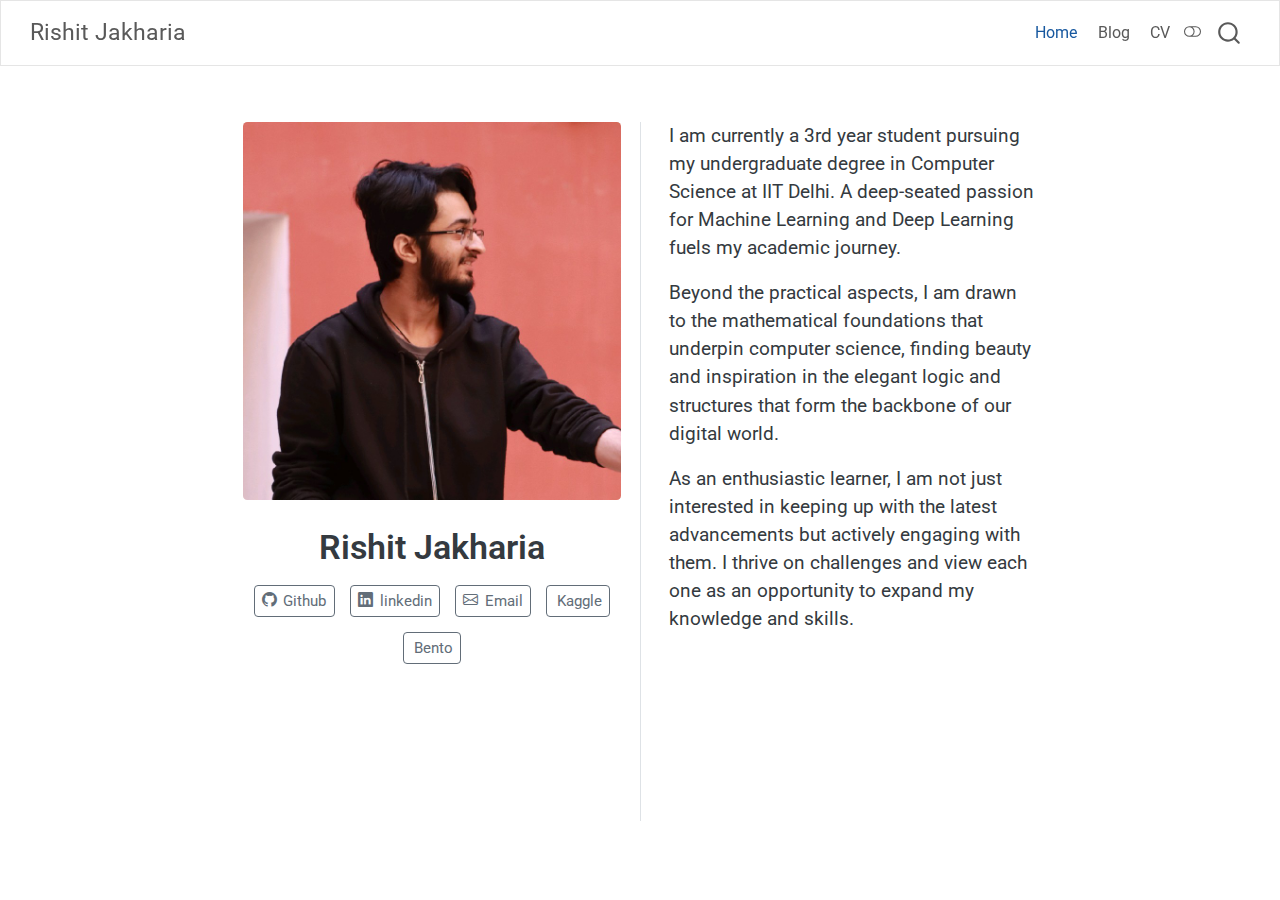
==== commit a8f31009: "Built site for gh-pages" ====
--- a/index.html
+++ b/index.html
@@ -37,7 +37,7 @@
 <script src="site_libs/bootstrap/bootstrap.min.js"></script>
 <link href="site_libs/bootstrap/bootstrap-icons.css" rel="stylesheet">
 <link href="site_libs/bootstrap/bootstrap-74dcb147988b4ae4a0ad54b8cb899171.min.css" rel="stylesheet" append-hash="true" class="quarto-color-scheme" id="quarto-bootstrap" data-mode="light">
-<link href="site_libs/bootstrap/bootstrap-dark-5d7a765fe8f1df669453aef30a6b6b44.min.css" rel="prefetch" append-hash="true" class="quarto-color-scheme quarto-color-alternate" id="quarto-bootstrap" data-mode="dark">
+<link href="site_libs/bootstrap/bootstrap-dark-d7160f61fa1e3a6a36e7fb36d47de69e.min.css" rel="prefetch" append-hash="true" class="quarto-color-scheme quarto-color-alternate" id="quarto-bootstrap" data-mode="dark">
 <script id="quarto-search-options" type="application/json">{
   "location": "navbar",
   "copy-button": false,
@@ -93,6 +93,10 @@
   <li class="nav-item">
     <a class="nav-link" href="./blog.html"> 
 <span class="menu-text">Blog</span></a>
+  </li>  
+  <li class="nav-item">
+    <a class="nav-link" href="./files/CV.pdf"> 
+<span class="menu-text">CV</span></a>
   </li>  
 </ul>
           </div> <!-- /navcollapse -->
